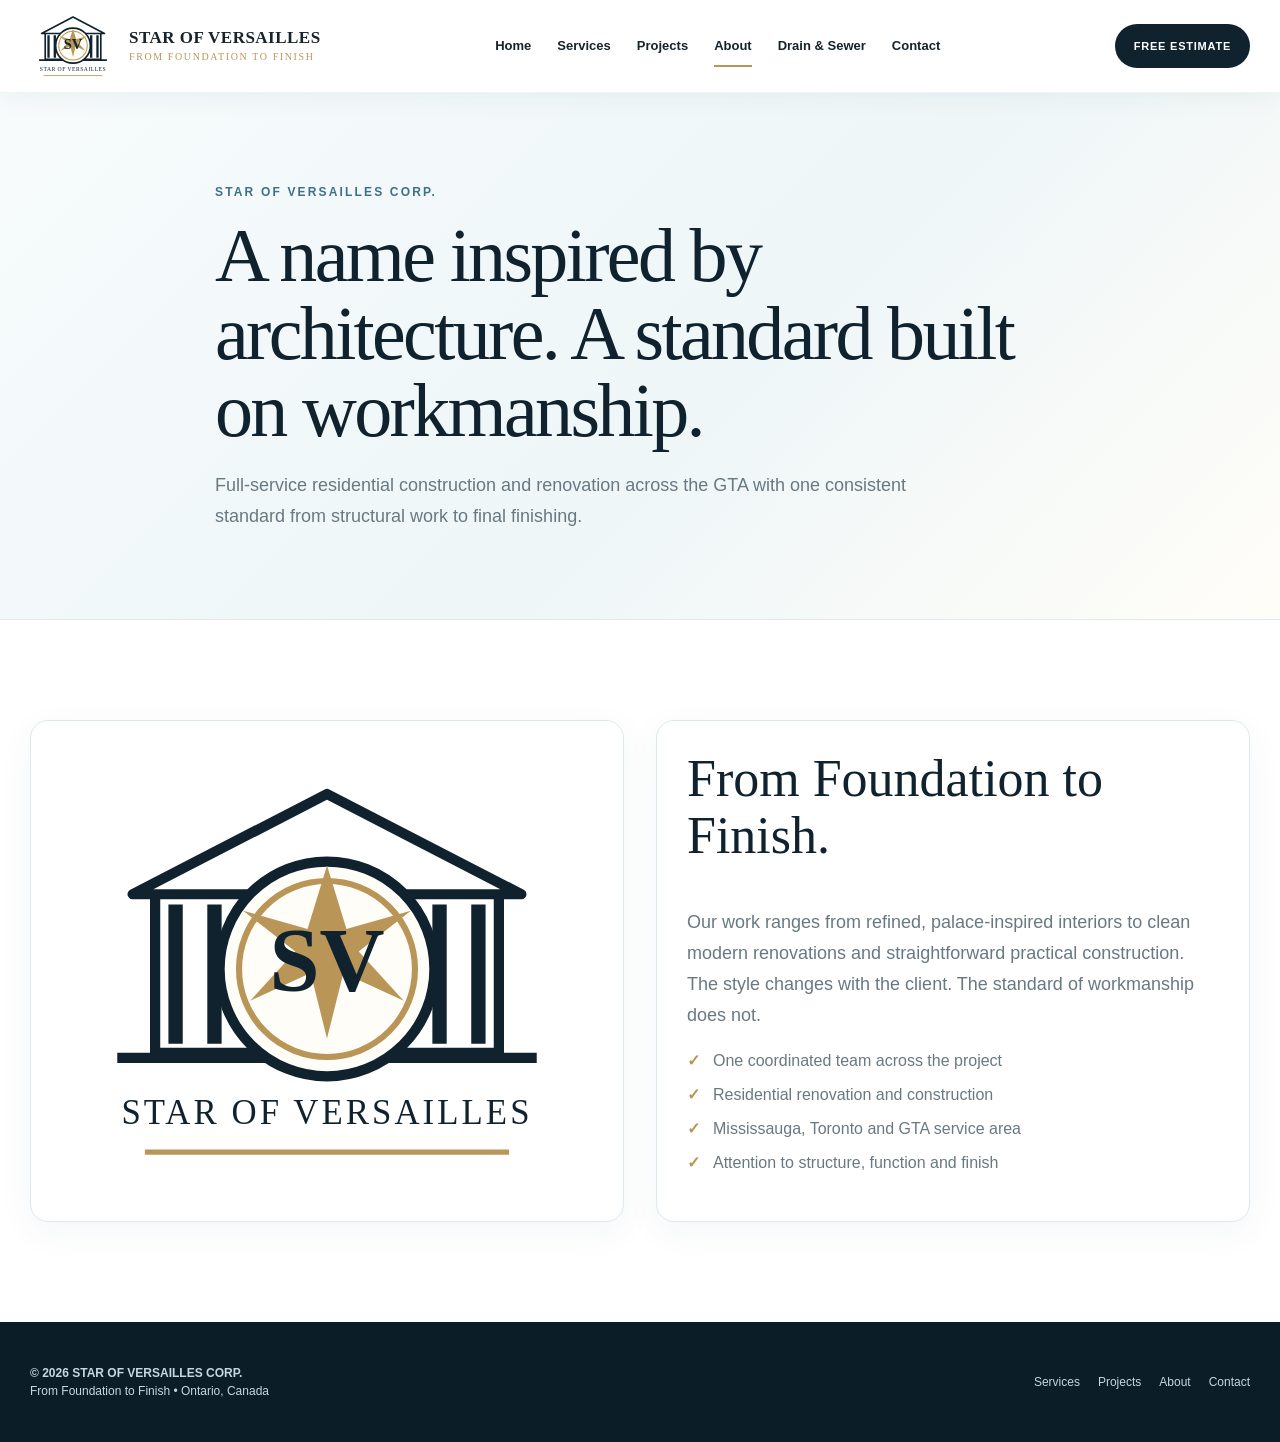
==== about.html @ 8105b9fd "Add about page" ====
<!doctype html><html lang="en-CA"><head><meta charset="utf-8"><meta name="viewport" content="width=device-width,initial-scale=1"><meta name="robots" content="noindex,nofollow,noarchive,nosnippet"><title>About — Star of Versailles Corp.</title><link rel="stylesheet" href="assets/css/base.css"><link rel="stylesheet" href="assets/css/pages.css"><link rel="stylesheet" href="assets/css/responsive.css"></head><body><header class="site-header"><div class="wrap nav"><a class="brand" href="index.html"><img src="assets/logo.svg" alt="Star of Versailles logo"><span class="brand-text"><strong>STAR OF VERSAILLES</strong><span>From Foundation to Finish</span></span></a><nav class="menu" data-menu><a href="index.html">Home</a><a href="services.html">Services</a><a href="projects.html">Projects</a><a href="about.html" aria-current="page">About</a><a href="drain-sewer.html">Drain & Sewer</a><a href="contact.html">Contact</a></nav><div class="header-actions"><a class="quote" href="contact.html">Free Estimate</a><button class="menu-toggle" type="button" aria-label="Open menu" aria-expanded="false" data-menu-toggle>☰</button></div></div></header><main><section class="page-hero"><div class="wrap inner"><div class="tag">Star of Versailles Corp.</div><h1>A name inspired by architecture. A standard built on workmanship.</h1><p class="lead">Full-service residential construction and renovation across the GTA with one consistent standard from structural work to final finishing.</p></div></section><section class="section"><div class="wrap page-grid"><div class="info-block"><img src="assets/logo.svg" alt="Star of Versailles logo"></div><div class="info-block"><h2>From Foundation to Finish.</h2><p class="lead">Our work ranges from refined, palace-inspired interiors to clean modern renovations and straightforward practical construction. The style changes with the client. The standard of workmanship does not.</p><ul class="check-list"><li>One coordinated team across the project</li><li>Residential renovation and construction</li><li>Mississauga, Toronto and GTA service area</li><li>Attention to structure, function and finish</li></ul></div></div></section></main><footer class="site-footer"><div class="wrap footer-grid"><div><strong>© 2026 STAR OF VERSAILLES CORP.</strong><br>From Foundation to Finish • Ontario, Canada</div><nav class="footer-links"><a href="services.html">Services</a><a href="projects.html">Projects</a><a href="about.html">About</a><a href="contact.html">Contact</a></nav></div></footer><script src="assets/js/main.js" defer></script></body></html>
---- assets/css/base.css ----
:root {
  --navy: #10222e;
  --navy-2: #173541;
  --blue: #3c7188;
  --blue-soft: #6f9eae;
  --sky: #e9f5f8;
  --gold: #b99658;
  --cream: #fffdf8;
  --paper: #ffffff;
  --ink: #16232b;
  --muted: #687982;
  --line: #dce9ed;
  --shadow: 0 18px 55px rgba(30,68,84,.12);
  --radius: 18px;
  --max: 1220px;
}

* { box-sizing: border-box; }
html { scroll-behavior: smooth; }
body {
  margin: 0;
  font-family: Inter, Arial, sans-serif;
  color: var(--ink);
  background: var(--paper);
  line-height: 1.5;
}
img { max-width: 100%; display: block; }
a { color: inherit; text-decoration: none; }
button, input, select, textarea { font: inherit; }
.wrap { width: min(var(--max), calc(100% - 52px)); margin: 0 auto; }

.site-header {
  position: sticky;
  top: 0;
  z-index: 50;
  background: rgba(255,255,255,.95);
  backdrop-filter: blur(16px);
  border-bottom: 1px solid rgba(16,34,46,.06);
  box-shadow: 0 3px 25px rgba(19,48,62,.06);
}
.nav {
  min-height: 92px;
  display: flex;
  align-items: center;
  justify-content: space-between;
  gap: 22px;
}
.brand { display: flex; align-items: center; gap: 13px; min-width: 210px; }
.brand img { width: 86px; height: 72px; object-fit: contain; }
.brand-text { font-family: Georgia, serif; line-height: 1.05; letter-spacing: .03em; }
.brand-text strong { display:block; font-size: 17px; font-weight: 600; }
.brand-text span { display:block; margin-top:5px; font-size:10px; letter-spacing:.16em; color:var(--gold); text-transform:uppercase; }
.menu { display: flex; align-items: center; justify-content: center; gap: 26px; font-size: 13px; font-weight: 700; }
.menu a { position:relative; padding: 35px 0; }
.menu a::after { content:""; position:absolute; left:0; right:100%; bottom:24px; height:2px; background:var(--gold); transition:.2s ease; }
.menu a:hover::after, .menu a[aria-current="page"]::after { right:0; }
.header-actions { display:flex; align-items:center; gap:10px; }
.quote {
  padding: 14px 19px;
  border-radius: 999px;
  background: var(--navy);
  color: #fff;
  font-size: 11px;
  font-weight: 800;
  letter-spacing: .07em;
  text-transform: uppercase;
  white-space: nowrap;
}
.menu-toggle { display:none; width:44px; height:44px; border-radius:50%; border:1px solid var(--line); background:#fff; color:var(--navy); cursor:pointer; }

.tag { color: var(--blue); font-size: 12px; font-weight: 800; letter-spacing: .18em; text-transform: uppercase; }
h1,h2,h3 { font-family: Georgia, serif; color:var(--navy); }
h1 { font-size: clamp(48px, 6vw, 76px); line-height:1.02; letter-spacing:-.035em; font-weight:500; }
h2 { font-size: clamp(38px, 4.5vw, 52px); line-height:1.08; font-weight:500; }
h3 { font-size:24px; font-weight:500; }
.lead { font-size:18px; line-height:1.72; color:var(--muted); }
.muted { color:var(--muted); }
.accent { color:var(--blue); }

.btn { display:inline-flex; align-items:center; justify-content:center; min-height:48px; padding:14px 22px; border-radius:999px; font-size:12px; font-weight:800; letter-spacing:.07em; text-transform:uppercase; border:1px solid transparent; cursor:pointer; }
.btn.primary { background:var(--navy); color:#fff; box-shadow:0 12px 28px rgba(16,34,46,.16); }
.btn.secondary { background:#fff; color:var(--navy); border-color:#a9bcc5; }
.btn.gold { background:var(--gold); color:#fff; }

.section { padding: 100px 0; }
.section-head { display:grid; grid-template-columns:.9fr 1.1fr; gap:70px; align-items:end; margin-bottom:44px; }
.section-head p { margin:0; color:var(--muted); line-height:1.7; }
.section-head h2 { margin:10px 0 0; }

.site-footer { background:#0b1d27; color:#c6d7de; padding:42px 0; }
.footer-grid { display:grid; grid-template-columns:1fr auto; gap:24px; align-items:center; font-size:12px; }
.footer-brand { display:flex; align-items:center; gap:12px; }
.footer-brand img { width:56px; height:50px; object-fit:contain; background:white; border-radius:8px; }
.footer-links { display:flex; gap:18px; flex-wrap:wrap; justify-content:flex-end; }

.page-hero { padding:90px 0 70px; background:linear-gradient(135deg,#f7fbfc,#eef6f8 55%,#fffdf8); border-bottom:1px solid var(--line); }
.page-hero .inner { max-width:850px; }
.page-hero h1 { margin:16px 0 20px; }
.page-hero p { max-width:760px; }

.cards { display:grid; grid-template-columns:repeat(3,1fr); gap:18px; }
.card { padding:32px; background:linear-gradient(145deg,#fff,#f4fafb); border:1px solid var(--line); border-radius:16px; min-height:220px; box-shadow:0 9px 30px rgba(34,78,96,.06); }
.card .icon { width:42px; height:42px; border-radius:50%; display:grid; place-items:center; background:var(--sky); color:var(--blue); font-family:Georgia,serif; font-weight:bold; }
.card h3 { margin:24px 0 10px; }
.card p { margin:0; font-size:14px; line-height:1.65; color:var(--muted); }

.contact-form { display:grid; grid-template-columns:1fr 1fr; gap:13px; background:#fff; padding:28px; border-radius:18px; box-shadow:0 16px 50px rgba(34,78,96,.09); border:1px solid var(--line); }
.contact-form input, .contact-form select, .contact-form textarea { border:1px solid #cfdee4; border-radius:9px; padding:15px; background:#fbfefe; color:var(--ink); }
.contact-form textarea { grid-column:1/-1; min-height:130px; resize:vertical; }
.contact-form button { grid-column:1/-1; border:0; }
.sr-only { position:absolute !important; width:1px; height:1px; padding:0; margin:-1px; overflow:hidden; clip:rect(0,0,0,0); white-space:nowrap; border:0; }
---- assets/css/pages.css ----
.page-grid { display:grid; grid-template-columns:1fr 1fr; gap:32px; }
.info-block { padding:30px; border:1px solid var(--line); border-radius:18px; background:#fff; box-shadow:0 10px 35px rgba(34,78,96,.05); }
.info-block h2, .info-block h3 { margin-top:0; }
.check-list { margin:18px 0 0; padding:0; list-style:none; display:grid; gap:10px; }
.check-list li { position:relative; padding-left:26px; color:var(--muted); }
.check-list li::before { content:"✓"; position:absolute; left:0; color:var(--gold); font-weight:800; }
.projects-placeholder { display:grid; grid-template-columns:repeat(2,1fr); gap:18px; }
.project-card { min-height:320px; border-radius:18px; padding:28px; display:flex; align-items:flex-end; color:#fff; background:linear-gradient(135deg,#173541,#6f9eae 52%,#d9bb80); }
.project-card h3 { color:#fff; margin:0; }
.contact-details { display:grid; gap:14px; margin-top:24px; }
.contact-row { padding:18px; border:1px solid var(--line); border-radius:12px; background:#fff; }
---- assets/css/responsive.css ----
@media (max-width: 980px) {
  .menu-toggle { display:grid; place-items:center; }
  .menu { position:absolute; top:92px; left:0; right:0; display:none; flex-direction:column; align-items:stretch; gap:0; padding:10px 26px 20px; background:#fff; border-bottom:1px solid var(--line); box-shadow:0 16px 35px rgba(19,48,62,.08); }
  .menu.open { display:flex; }
  .menu a { padding:15px 0; }
  .menu a::after { bottom:9px; }
  .quote { display:none; }
  .brand { min-width:0; }
  .hero { grid-template-columns:1fr; padding-top:48px; }
  .showcase { height:430px; border-radius:110px 0 110px 0; }
  .section-head, .about-grid, .contact-grid, .page-grid { grid-template-columns:1fr; gap:36px; }
  .cards { grid-template-columns:repeat(2,1fr); }
}

@media (max-width: 680px) {
  .wrap { width:min(100% - 30px, var(--max)); }
  .nav { min-height:78px; }
  .brand img { width:64px; height:58px; }
  .brand-text strong { font-size:14px; }
  .brand-text span { font-size:9px; }
  .menu { top:78px; padding-left:15px; padding-right:15px; }
  .hero { min-height:auto; padding:42px 0 58px; gap:38px; }
  .hero h1 { font-size:48px; }
  .showcase { height:340px; border-radius:82px 0 82px 0; }
  .showcase-mark { width:92px; height:92px; }
  .showcase-mark img { width:66px; height:66px; }
  .highlights, .cards, .project-grid, .projects-placeholder { grid-template-columns:1fr; }
  .highlight { border-right:0; border-bottom:1px solid #e3ecef; }
  .highlight:last-child { border-bottom:0; }
  .section { padding:76px 0; }
  .page-hero { padding:64px 0 50px; }
  .contact-form { grid-template-columns:1fr; }
  .contact-form > * { grid-column:1/-1; }
  .footer-grid { grid-template-columns:1fr; }
  .footer-links { justify-content:flex-start; }
}
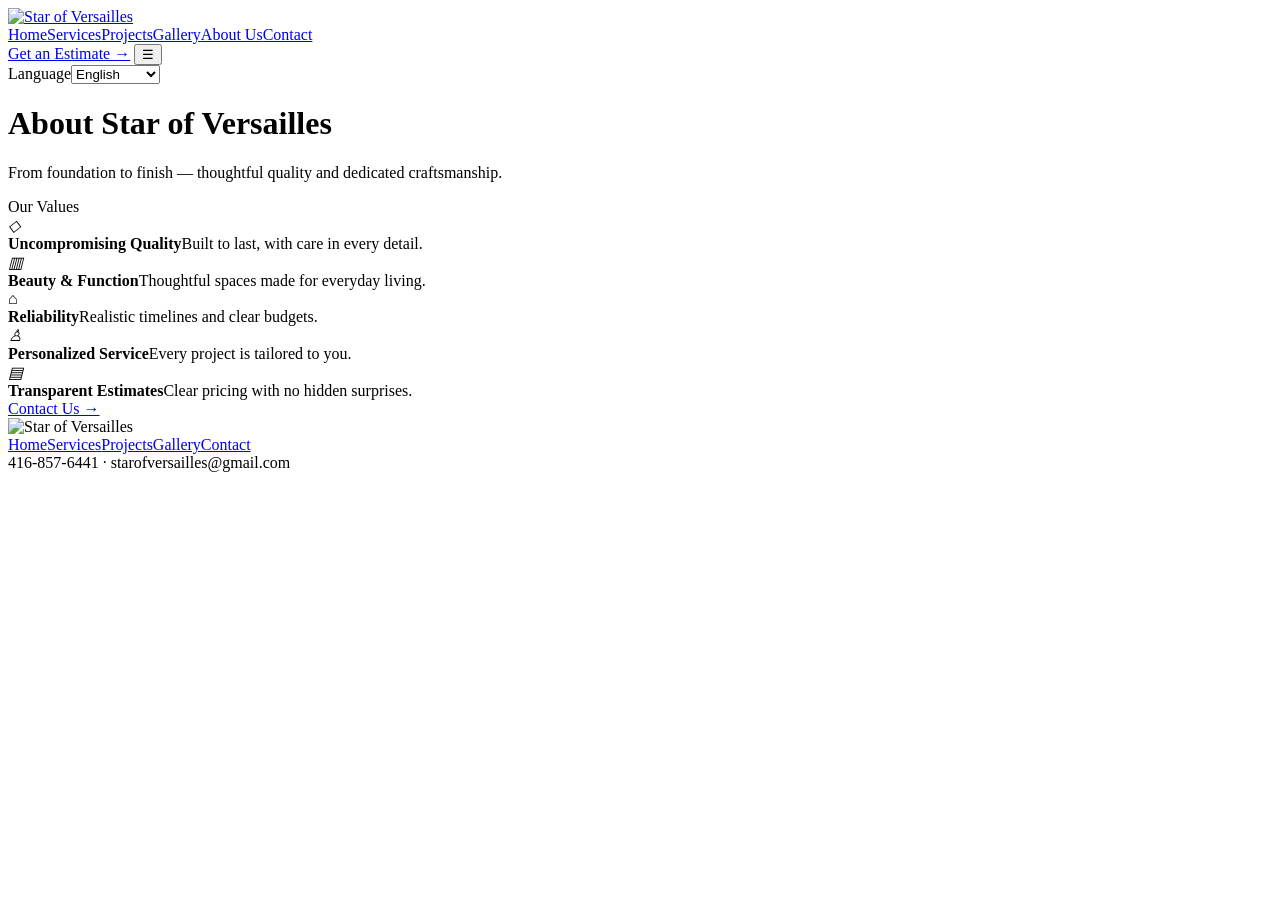
==== commit 71e614d7: "Add files via upload" ====
--- a/about.html
+++ b/about.html
@@ -1 +1,22 @@
-<!doctype html><html lang="en-CA"><head><meta charset="utf-8"><meta name="viewport" content="width=device-width,initial-scale=1"><meta name="robots" content="noindex,nofollow,noarchive,nosnippet"><title>About — Star of Versailles Corp.</title><link rel="stylesheet" href="assets/css/base.css"><link rel="stylesheet" href="assets/css/pages.css"><link rel="stylesheet" href="assets/css/responsive.css"></head><body><header class="site-header"><div class="wrap nav"><a class="brand" href="index.html"><img src="assets/logo.svg" alt="Star of Versailles logo"><span class="brand-text"><strong>STAR OF VERSAILLES</strong><span>From Foundation to Finish</span></span></a><nav class="menu" data-menu><a href="index.html">Home</a><a href="services.html">Services</a><a href="projects.html">Projects</a><a href="about.html" aria-current="page">About</a><a href="drain-sewer.html">Drain & Sewer</a><a href="contact.html">Contact</a></nav><div class="header-actions"><a class="quote" href="contact.html">Free Estimate</a><button class="menu-toggle" type="button" aria-label="Open menu" aria-expanded="false" data-menu-toggle>☰</button></div></div></header><main><section class="page-hero"><div class="wrap inner"><div class="tag">Star of Versailles Corp.</div><h1>A name inspired by architecture. A standard built on workmanship.</h1><p class="lead">Full-service residential construction and renovation across the GTA with one consistent standard from structural work to final finishing.</p></div></section><section class="section"><div class="wrap page-grid"><div class="info-block"><img src="assets/logo.svg" alt="Star of Versailles logo"></div><div class="info-block"><h2>From Foundation to Finish.</h2><p class="lead">Our work ranges from refined, palace-inspired interiors to clean modern renovations and straightforward practical construction. The style changes with the client. The standard of workmanship does not.</p><ul class="check-list"><li>One coordinated team across the project</li><li>Residential renovation and construction</li><li>Mississauga, Toronto and GTA service area</li><li>Attention to structure, function and finish</li></ul></div></div></section></main><footer class="site-footer"><div class="wrap footer-grid"><div><strong>© 2026 STAR OF VERSAILLES CORP.</strong><br>From Foundation to Finish • Ontario, Canada</div><nav class="footer-links"><a href="services.html">Services</a><a href="projects.html">Projects</a><a href="about.html">About</a><a href="contact.html">Contact</a></nav></div></footer><script src="assets/js/main.js" defer></script></body></html>+<!DOCTYPE html>
+<html lang="en"><head><meta charset="utf-8"/><meta content="width=device-width, initial-scale=1" name="viewport"/><title>Star of Versailles | About Us</title><meta content="Star of Versailles CORP. — premium construction and renovation services in Ontario, Canada." name="description"/><link href="assets/css/style.css" rel="stylesheet"/></head><body><header>
+<div class="wrap nav">
+<a class="brand" href="index.html"><img alt="Star of Versailles" decoding="async" loading="eager" src="assets/images/photo-01-9f48a1d2a249.jpg"/></a>
+<nav class="menu" id="menu">
+<a data-i18n="t0" href="index.html">Home</a><a data-i18n="t1" href="services.html">Services</a><a data-i18n="t2" href="projects.html">Projects</a><a data-i18n="galleryTitle" href="gallery.html">Gallery</a><a data-i18n="t3" href="about.html">About Us</a><a data-i18n="t4" href="contact.html">Contact</a>
+</nav>
+<a class="quote" data-i18n="t5" href="contact.html">Get an Estimate →</a>
+<button class="mob" id="mob">☰</button>
+<div class="language-picker"><label class="sr-only" for="site-language">Language</label><select aria-label="Website language" id="site-language"><option value="en">English</option><option value="fr">Français</option><option value="uk">Українська</option><option value="ru">Русский</option></select></div></div>
+</header><main class="page-container"><div class="wrap page-intro"><h1>About Star of Versailles</h1><p>From foundation to finish — thoughtful quality and dedicated craftsmanship.</p></div><section class="values" id="values"><div class="wrap values-grid">
+<div class="values-title" data-i18n="t42">Our Values</div>
+<div class="val"><i>◇</i><div><b data-i18n="t43">Uncompromising Quality</b><span data-i18n="t44">Built to last, with care in every detail.</span></div></div>
+<div class="val"><i>▥</i><div><b data-i18n="t45">Beauty &amp; Function</b><span data-i18n="t46">Thoughtful spaces made for everyday living.</span></div></div>
+<div class="val"><i>⌂</i><div><b data-i18n="t47">Reliability</b><span data-i18n="t48">Realistic timelines and clear budgets.</span></div></div>
+<div class="val"><i>♙</i><div><b data-i18n="t49">Personalized Service</b><span data-i18n="t50">Every project is tailored to you.</span></div></div>
+<div class="val"><i>▤</i><div><b data-i18n="t51">Transparent Estimates</b><span data-i18n="t52">Clear pricing with no hidden surprises.</span></div></div>
+</div></section><div class="wrap section-actions"><a href="contact.html">Contact Us →</a></div></main><footer><div class="wrap foot">
+<img alt="Star of Versailles" decoding="async" loading="lazy" src="assets/images/photo-01-9f48a1d2a249.jpg"/>
+<div class="footnav"><a data-i18n="t0" href="index.html">Home</a><a data-i18n="t1" href="services.html">Services</a><a data-i18n="t2" href="projects.html">Projects</a><a data-i18n="galleryTitle" href="gallery.html">Gallery</a><a data-i18n="t4" href="contact.html">Contact</a></div>
+<div class="contact">416-857-6441 · starofversailles@gmail.com</div>
+</div></footer><script defer="" src="assets/js/menu.js"></script><script defer="" src="assets/js/translations.js"></script></body></html>
